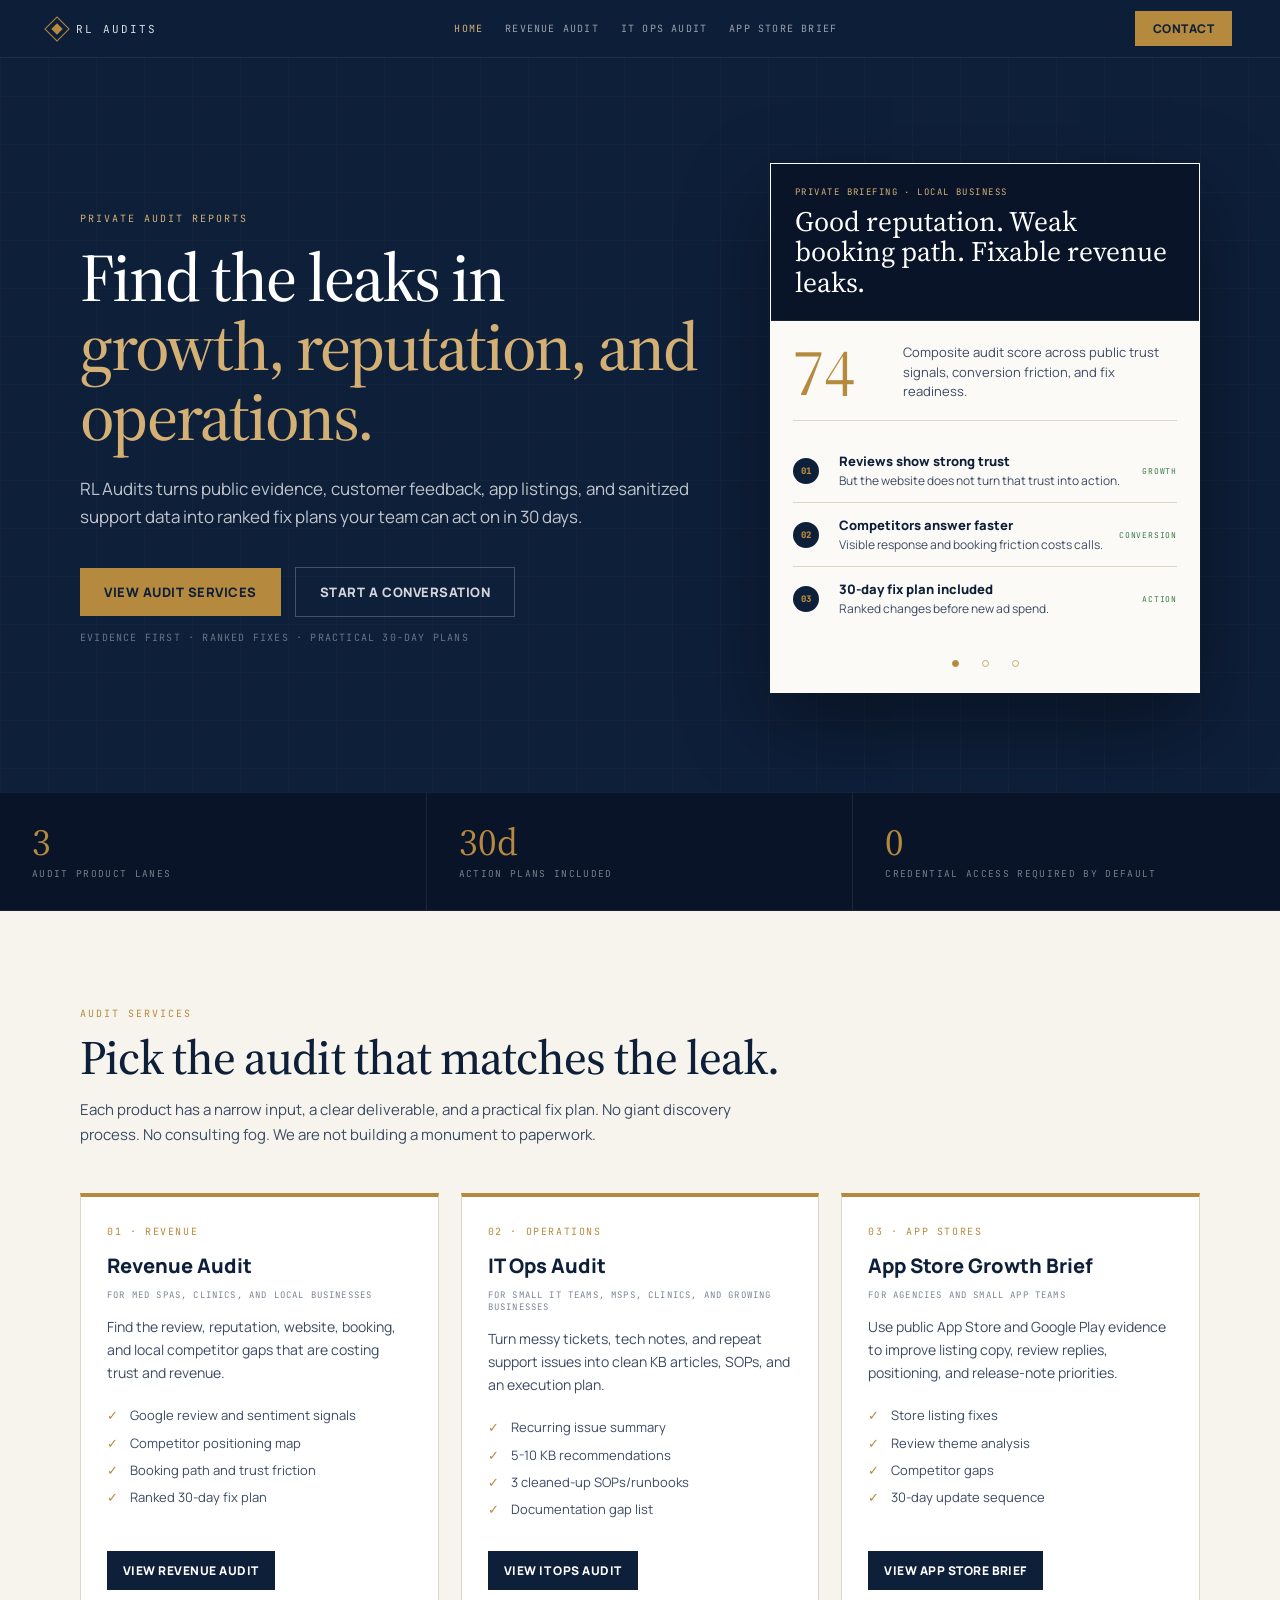
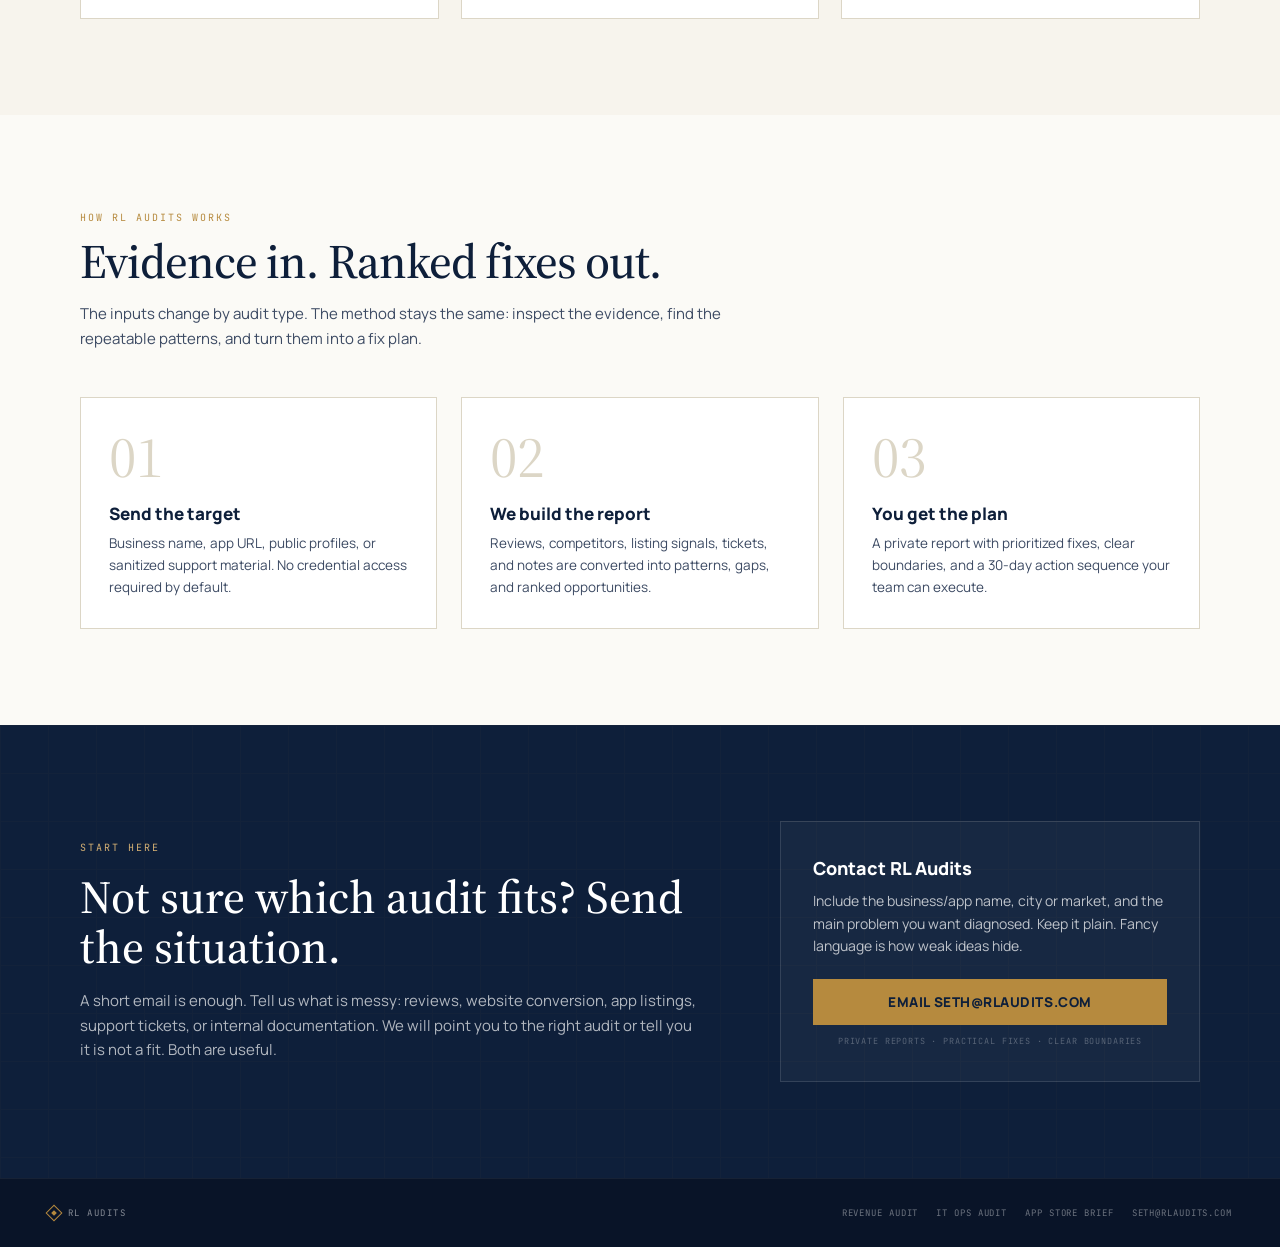
==== index.html @ 71c9f07e "Deploy RL Audits static site" ====
<!DOCTYPE html>
<html lang="en">
<head>
<meta charset="UTF-8">
<meta name="viewport" content="width=device-width, initial-scale=1.0">
<title>RL Audits — Growth, Reputation, and Operations Audits</title>
<meta name="description" content="Private audit reports for growth, reputation, and operations. RL Audits turns evidence into ranked fix plans your team can act on in 30 days.">
<link rel="preconnect" href="https://fonts.googleapis.com">
<link rel="preconnect" href="https://fonts.gstatic.com" crossorigin>
<link href="https://fonts.googleapis.com/css2?family=JetBrains+Mono:wght@400;500;600&family=Manrope:wght@400;500;600;700;800&family=Source+Serif+4:opsz,wght@8..60,400;8..60,500;8..60,600&display=swap" rel="stylesheet">
<style>
  *, *::before, *::after { box-sizing: border-box; margin: 0; padding: 0; }
  :root {
    --navy: #0E1F3A; --navy-deep: #091428;
    --gold: #B68A3E; --gold-soft: #D4B074;
    --paper: #FBFAF6; --cream: #F7F4ED; --rule: #DCD6C6;
    --ink: #0E1F3A; --ink2: #3C4A63; --ink3: #7B8597;
    --good: #3F7A4B; --warn: #A95E2B;
    --sans: "Manrope", -apple-system, sans-serif;
    --serif: "Source Serif 4", Georgia, serif;
    --mono: "JetBrains Mono", monospace;
  }
  html { scroll-behavior: smooth; }
  body { font-family: var(--sans); background: var(--paper); color: var(--ink); }
  a { color: inherit; text-decoration: none; }

  .site-nav {
    position: fixed; top: 0; left: 0; right: 0; z-index: 100;
    background: rgba(14,31,58,.96); backdrop-filter: blur(10px);
    border-bottom: 1px solid rgba(255,255,255,0.08);
    padding: 0 48px; min-height: 58px;
    display: flex; align-items: center; justify-content: space-between; gap: 24px;
  }
  .nav-brand { display: flex; align-items: center; gap: 10px; }
  .nav-gem { width: 18px; height: 18px; border: 1.5px solid var(--gold); transform: rotate(45deg); position: relative; flex-shrink: 0; }
  .nav-gem::after { content: ''; position: absolute; inset: 4px; background: var(--gold); }
  .nav-name { font-family: var(--mono); font-size: 11px; letter-spacing: 0.18em; text-transform: uppercase; color: rgba(255,255,255,0.85); }
  .nav-links { display: flex; align-items: center; gap: 22px; font-family: var(--mono); font-size: 10px; letter-spacing: .12em; text-transform: uppercase; color: rgba(255,255,255,.58); }
  .nav-links a:hover, .nav-links a.active { color: var(--gold-soft); }
  .nav-cta { display: inline-flex; align-items: center; padding: 9px 18px; background: var(--gold); color: var(--navy); font-size: 12px; font-weight: 800; letter-spacing: .04em; text-transform: uppercase; }
  .nav-cta:hover { background: var(--gold-soft); }

  .hero { background: var(--navy); color: #fff; padding: 148px 48px 84px; position: relative; overflow: hidden; min-height: 88vh; display: flex; align-items: center; }
  .hero-texture { position: absolute; inset: 0; pointer-events: none; background-image: linear-gradient(var(--gold) 1px, transparent 1px), linear-gradient(90deg, var(--gold) 1px, transparent 1px); background-size: 48px 48px; opacity: 0.04; }
  .hero-inner { position: relative; max-width: 1120px; margin: 0 auto; width: 100%; display: grid; grid-template-columns: 1fr 430px; gap: 64px; align-items: center; }
  .hero-eyebrow, .sec-eyebrow, .pricing-eyebrow { font-family: var(--mono); font-size: 10px; letter-spacing: 0.2em; text-transform: uppercase; color: var(--gold-soft); margin-bottom: 18px; }
  .hero-h1 { font-family: var(--serif); font-size: clamp(42px, 6vw, 68px); line-height: 1.02; font-weight: 500; letter-spacing: -0.03em; margin-bottom: 24px; max-width: 760px; }
  .hero-h1 em { font-style: normal; color: var(--gold-soft); }
  .hero-sub { font-size: 17px; line-height: 1.65; color: rgba(255,255,255,0.74); margin-bottom: 36px; max-width: 650px; }
  .hero-actions { display: flex; gap: 14px; flex-wrap: wrap; align-items: center; }
  .hero-cta, .hero-cta-secondary { display: inline-flex; align-items: center; padding: 15px 24px; font-size: 13px; font-weight: 800; letter-spacing: 0.04em; text-transform: uppercase; transition: background .15s, transform .15s; }
  .hero-cta { background: var(--gold); color: var(--navy); }
  .hero-cta-secondary { border: 1px solid rgba(255,255,255,.22); color: rgba(255,255,255,.82); }
  .hero-cta:hover, .hero-cta-secondary:hover { transform: translateY(-1px); }
  .hero-cta:hover { background: var(--gold-soft); }
  .hero-cta-note { margin-top: 14px; font-family: var(--mono); font-size: 10px; color: rgba(255,255,255,0.38); letter-spacing: .12em; text-transform: uppercase; }

  .brief-card { background: var(--paper); border: 1px solid rgba(255,255,255,0.12); box-shadow: 0 32px 80px rgba(0,0,0,0.4); overflow: hidden; }
  .brief-head { background: var(--navy-deep); padding: 22px 24px; border-bottom: 1px solid rgba(255,255,255,.08); }
  .brief-label { font-family: var(--mono); font-size: 9px; letter-spacing: .16em; text-transform: uppercase; color: var(--gold-soft); margin-bottom: 8px; }
  .brief-title { font-family: var(--serif); font-size: 28px; line-height: 1.1; color: #fff; }
  .brief-body { padding: 22px; color: var(--ink); }
  .brief-score { display: grid; grid-template-columns: 92px 1fr; gap: 18px; align-items: center; padding-bottom: 18px; border-bottom: 1px solid var(--rule); margin-bottom: 18px; }
  .score-num { font-family: var(--serif); font-size: 66px; color: var(--gold); line-height: .9; }
  .score-copy { font-size: 13px; line-height: 1.5; color: var(--ink2); }
  .finding { display: grid; grid-template-columns: 34px 1fr auto; gap: 12px; align-items: center; padding: 13px 0; border-bottom: 1px solid var(--rule); }
  .finding:last-child { border-bottom: 0; }
  .finding-num { width: 26px; height: 26px; border-radius: 50%; background: var(--navy); color: var(--gold); display: flex; align-items: center; justify-content: center; font-family: var(--mono); font-size: 9px; font-weight: 800; }
  .finding-title { font-weight: 800; font-size: 13px; }
  .finding-sub { font-size: 12px; color: var(--ink2); margin-top: 2px; }
  .finding-tag { font-family: var(--mono); font-size: 8px; letter-spacing: .1em; text-transform: uppercase; color: var(--good); white-space: nowrap; }
  .brief-card { transition: box-shadow .25s ease; }
  .brief-label, .brief-title, .score-num, .score-copy, .finding-title, .finding-sub, .finding-tag { transition: opacity .28s ease; }
  .brief-card.is-changing .brief-label,
  .brief-card.is-changing .brief-title,
  .brief-card.is-changing .score-num,
  .brief-card.is-changing .score-copy,
  .brief-card.is-changing .finding-title,
  .brief-card.is-changing .finding-sub,
  .brief-card.is-changing .finding-tag { opacity: 0; }
  .brief-dots { display: flex; justify-content: center; gap: 8px; padding: 0 0 18px; }
  .brief-dot { width: 22px; height: 22px; border: 0; background: transparent; opacity: .7; cursor: pointer; display: grid; place-items: center; padding: 0; }
  .brief-dot::before { content: ''; width: 7px; height: 7px; border-radius: 999px; border: 1px solid var(--gold); background: transparent; transition: background .28s ease, opacity .28s ease, transform .18s ease; }
  .brief-dot:hover::before, .brief-dot:focus-visible::before { transform: scale(1.25); }
  .brief-dot:focus-visible { outline: 1px solid var(--gold-soft); outline-offset: 2px; }
  .brief-dot.is-active { opacity: 1; }
  .brief-dot.is-active::before { background: var(--gold); }
  @media (prefers-reduced-motion: reduce) { .brief-label, .brief-title, .score-num, .score-copy, .finding-title, .finding-sub, .finding-tag, .brief-dot::before { transition: none; } }

  .stats-strip { background: var(--navy-deep); border-top: 1px solid rgba(255,255,255,.06); border-bottom: 1px solid rgba(255,255,255,.06); display: grid; grid-template-columns: repeat(3,1fr); }
  .stat-cell { padding: 30px 32px; border-right: 1px solid rgba(255,255,255,.08); }
  .stat-cell:last-child { border-right: 0; }
  .stat-val { font-family: var(--serif); font-size: 38px; color: var(--gold); line-height: 1; margin-bottom: 6px; }
  .stat-lbl { font-family: var(--mono); font-size: 9.5px; letter-spacing: .14em; text-transform: uppercase; color: rgba(255,255,255,.45); }

  .section { padding: 96px 48px; }
  .cream { background: var(--cream); }
  .paper { background: var(--paper); }
  .sec-inner { max-width: 1120px; margin: 0 auto; }
  .sec-eyebrow { color: var(--gold); margin-bottom: 12px; }
  .sec-h2 { font-family: var(--serif); font-size: clamp(34px, 4vw, 48px); line-height: 1.08; font-weight: 500; letter-spacing: -.02em; margin-bottom: 14px; }
  .sec-sub { font-size: 15px; color: var(--ink2); line-height: 1.65; max-width: 700px; margin-bottom: 46px; }
  .services-grid { display: grid; grid-template-columns: repeat(3,1fr); gap: 22px; }
  .service-card { background: #fff; border: 1px solid var(--rule); border-top: 4px solid var(--gold); padding: 28px 26px; display: flex; flex-direction: column; min-height: 360px; }
  .service-num { font-family: var(--mono); font-size: 10px; color: var(--gold); letter-spacing: .16em; text-transform: uppercase; margin-bottom: 14px; }
  .service-title { font-size: 20px; font-weight: 800; margin-bottom: 10px; color: var(--ink); }
  .service-for { font-family: var(--mono); font-size: 9px; letter-spacing: .13em; text-transform: uppercase; color: var(--ink3); margin-bottom: 15px; }
  .service-body { font-size: 14px; line-height: 1.62; color: var(--ink2); margin-bottom: 22px; }
  .service-list { list-style: none; margin-bottom: 24px; }
  .service-list li { display: grid; grid-template-columns: 15px 1fr; gap: 8px; font-size: 13px; color: var(--ink2); line-height: 1.4; margin-bottom: 9px; }
  .service-list li span:first-child { color: var(--gold); }
  .service-cta { margin-top: auto; display: inline-flex; width: fit-content; padding: 11px 16px; background: var(--navy); color: #fff; font-size: 12px; font-weight: 800; letter-spacing: .04em; text-transform: uppercase; }
  .service-cta:hover { background: var(--navy-deep); }

  .process-grid { display: grid; grid-template-columns: repeat(3,1fr); gap: 24px; }
  .step-card { background: #fff; border: 1px solid var(--rule); padding: 30px 28px; }
  .step-num { font-family: var(--serif); font-size: 58px; color: var(--rule); line-height: 1; margin-bottom: 16px; }
  .step-title { font-size: 17px; font-weight: 800; margin-bottom: 8px; }
  .step-body { font-size: 13.5px; color: var(--ink2); line-height: 1.6; }

  .pricing-section { padding: 96px 48px; background: var(--navy); color: #fff; position: relative; overflow: hidden; }
  .pricing-texture { position: absolute; inset: 0; background-image: linear-gradient(var(--gold) 1px, transparent 1px), linear-gradient(90deg, var(--gold) 1px, transparent 1px); background-size: 48px 48px; opacity: .03; pointer-events: none; }
  .pricing-inner { position: relative; max-width: 1120px; margin: 0 auto; display: grid; grid-template-columns: 1fr 420px; gap: 64px; align-items: center; }
  .pricing-h2 { font-family: var(--serif); font-size: clamp(34px, 4vw, 46px); line-height: 1.1; font-weight: 500; margin-bottom: 16px; }
  .pricing-sub { font-size: 15px; color: rgba(255,255,255,.68); line-height: 1.65; max-width: 620px; }
  .contact-card { background: rgba(255,255,255,.04); border: 1px solid rgba(255,255,255,.12); padding: 34px 32px; }
  .contact-title { font-size: 18px; font-weight: 800; margin-bottom: 10px; }
  .contact-copy { font-size: 14px; line-height: 1.6; color: rgba(255,255,255,.72); margin-bottom: 22px; }
  .pricing-cta { display: block; text-align: center; padding: 14px 24px; background: var(--gold); color: var(--navy); font-size: 13.5px; font-weight: 800; letter-spacing: .04em; text-transform: uppercase; }
  .pricing-note { font-family: var(--mono); font-size: 8.5px; letter-spacing: .1em; text-transform: uppercase; color: rgba(255,255,255,.28); text-align: center; margin-top: 10px; }

  .site-footer { background: var(--navy-deep); padding: 28px 48px; display: flex; justify-content: space-between; align-items: center; border-top: 1px solid rgba(255,255,255,.06); gap: 24px; }
  .footer-brand { display: flex; align-items: center; gap: 8px; }
  .footer-gem { width: 12px; height: 12px; border: 1px solid var(--gold); transform: rotate(45deg); position: relative; flex-shrink: 0; }
  .footer-gem::after { content: ''; position: absolute; inset: 3px; background: var(--gold); }
  .footer-name { font-family: var(--mono); font-size: 9px; letter-spacing: .16em; text-transform: uppercase; color: rgba(255,255,255,.5); }
  .footer-links { display: flex; align-items: center; gap: 18px; flex-wrap: wrap; justify-content: flex-end; font-family: var(--mono); font-size: 9px; letter-spacing: .1em; text-transform: uppercase; }
  .footer-links a { color: rgba(255,255,255,.4); }
  .footer-links a:hover { color: var(--gold-soft); }

  @media (max-width: 980px) {
    .site-nav { position: static; padding: 16px 24px; flex-direction: column; align-items: flex-start; }
    .nav-links { flex-wrap: wrap; gap: 14px; }
    .hero-inner, .pricing-inner { grid-template-columns: 1fr; }
    .services-grid, .process-grid, .stats-strip { grid-template-columns: 1fr; }
    .brief-card { max-width: 520px; }
    .hero, .section, .pricing-section, .site-footer { padding-left: 24px; padding-right: 24px; }
    .hero { padding-top: 72px; min-height: auto; }
    .site-footer { flex-direction: column; align-items: flex-start; }
  }
</style>
</head>
<body>
<nav class="site-nav">
  <a href="/" class="nav-brand">
    <div class="nav-gem"></div>
    <span class="nav-name">RL Audits</span>
  </a>
  <div class="nav-links">
    <a class="active" href="/">Home</a>
    <a href="/revenue-audit/">Revenue Audit</a>
    <a href="/it-ops-audit/">IT Ops Audit</a>
    <a href="/app-store-growth-brief/">App Store Brief</a>
  </div>
  <a href="/contact/?subject=RL%20Audits%20Inquiry" class="nav-cta">Contact</a>
</nav>

<section class="hero">
  <div class="hero-texture"></div>
  <div class="hero-inner">
    <div>
      <div class="hero-eyebrow">Private audit reports</div>
      <h1 class="hero-h1">Find the leaks in <em>growth, reputation, and operations.</em></h1>
      <p class="hero-sub">RL Audits turns public evidence, customer feedback, app listings, and sanitized support data into ranked fix plans your team can act on in 30 days.</p>
      <div class="hero-actions">
        <a href="#services" class="hero-cta">View audit services</a>
        <a href="/contact/?subject=RL%20Audits%20Inquiry" class="hero-cta-secondary">Start a conversation</a>
      </div>
      <div class="hero-cta-note">Evidence first · Ranked fixes · Practical 30-day plans</div>
    </div>
    <div class="brief-card" id="rotating-brief-card" aria-label="RL Audits rotating sample briefing card">
      <div class="brief-head">
        <div class="brief-label" id="brief-label">Private briefing · Local business</div>
        <div class="brief-title" id="brief-title">Good reputation. Weak booking path. Fixable revenue leaks.</div>
      </div>
      <div class="brief-body">
        <div class="brief-score">
          <div class="score-num" id="brief-score">74</div>
          <div class="score-copy" id="brief-score-copy">Composite audit score across public trust signals, conversion friction, and fix readiness.</div>
        </div>
        <div class="finding">
          <div class="finding-num">01</div>
          <div><div class="finding-title" id="brief-finding-1-title">Reviews show strong trust</div><div class="finding-sub" id="brief-finding-1-sub">But the website does not turn that trust into action.</div></div>
          <div class="finding-tag" id="brief-finding-1-tag">Growth</div>
        </div>
        <div class="finding">
          <div class="finding-num">02</div>
          <div><div class="finding-title" id="brief-finding-2-title">Competitors answer faster</div><div class="finding-sub" id="brief-finding-2-sub">Visible response and booking friction costs calls.</div></div>
          <div class="finding-tag" id="brief-finding-2-tag">Conversion</div>
        </div>
        <div class="finding">
          <div class="finding-num">03</div>
          <div><div class="finding-title" id="brief-finding-3-title">30-day fix plan included</div><div class="finding-sub" id="brief-finding-3-sub">Ranked changes before new ad spend.</div></div>
          <div class="finding-tag" id="brief-finding-3-tag">Action</div>
        </div>
      </div>
      <div class="brief-dots" aria-label="Choose sample briefing">
        <button class="brief-dot is-active" type="button" data-brief-index="0" aria-label="Show local business revenue example" aria-current="true"></button>
        <button class="brief-dot" type="button" data-brief-index="1" aria-label="Show IT operations example" aria-current="false"></button>
        <button class="brief-dot" type="button" data-brief-index="2" aria-label="Show app store growth example" aria-current="false"></button>
      </div>
    </div>
  </div>
</section>

<div class="stats-strip">
  <div class="stat-cell"><div class="stat-val">3</div><div class="stat-lbl">Audit product lanes</div></div>
  <div class="stat-cell"><div class="stat-val">30d</div><div class="stat-lbl">Action plans included</div></div>
  <div class="stat-cell"><div class="stat-val">0</div><div class="stat-lbl">Credential access required by default</div></div>
</div>

<section class="section cream" id="services">
  <div class="sec-inner">
    <div class="sec-eyebrow">Audit services</div>
    <h2 class="sec-h2">Pick the audit that matches the leak.</h2>
    <p class="sec-sub">Each product has a narrow input, a clear deliverable, and a practical fix plan. No giant discovery process. No consulting fog. We are not building a monument to paperwork.</p>
    <div class="services-grid">
      <article class="service-card">
        <div class="service-num">01 · Revenue</div>
        <h3 class="service-title">Revenue Audit</h3>
        <div class="service-for">For med spas, clinics, and local businesses</div>
        <p class="service-body">Find the review, reputation, website, booking, and local competitor gaps that are costing trust and revenue.</p>
        <ul class="service-list">
          <li><span>✓</span><span>Google review and sentiment signals</span></li>
          <li><span>✓</span><span>Competitor positioning map</span></li>
          <li><span>✓</span><span>Booking path and trust friction</span></li>
          <li><span>✓</span><span>Ranked 30-day fix plan</span></li>
        </ul>
        <a class="service-cta" href="/revenue-audit/">View Revenue Audit</a>
      </article>

      <article class="service-card">
        <div class="service-num">02 · Operations</div>
        <h3 class="service-title">IT Ops Audit</h3>
        <div class="service-for">For small IT teams, MSPs, clinics, and growing businesses</div>
        <p class="service-body">Turn messy tickets, tech notes, and repeat support issues into clean KB articles, SOPs, and an execution plan.</p>
        <ul class="service-list">
          <li><span>✓</span><span>Recurring issue summary</span></li>
          <li><span>✓</span><span>5-10 KB recommendations</span></li>
          <li><span>✓</span><span>3 cleaned-up SOPs/runbooks</span></li>
          <li><span>✓</span><span>Documentation gap list</span></li>
        </ul>
        <a class="service-cta" href="/it-ops-audit/">View IT Ops Audit</a>
      </article>

      <article class="service-card">
        <div class="service-num">03 · App stores</div>
        <h3 class="service-title">App Store Growth Brief</h3>
        <div class="service-for">For agencies and small app teams</div>
        <p class="service-body">Use public App Store and Google Play evidence to improve listing copy, review replies, positioning, and release-note priorities.</p>
        <ul class="service-list">
          <li><span>✓</span><span>Store listing fixes</span></li>
          <li><span>✓</span><span>Review theme analysis</span></li>
          <li><span>✓</span><span>Competitor gaps</span></li>
          <li><span>✓</span><span>30-day update sequence</span></li>
        </ul>
        <a class="service-cta" href="/app-store-growth-brief/">View App Store Brief</a>
      </article>
    </div>
  </div>
</section>

<section class="section paper">
  <div class="sec-inner">
    <div class="sec-eyebrow">How RL Audits works</div>
    <h2 class="sec-h2">Evidence in. Ranked fixes out.</h2>
    <p class="sec-sub">The inputs change by audit type. The method stays the same: inspect the evidence, find the repeatable patterns, and turn them into a fix plan.</p>
    <div class="process-grid">
      <div class="step-card"><div class="step-num">01</div><div class="step-title">Send the target</div><div class="step-body">Business name, app URL, public profiles, or sanitized support material. No credential access required by default.</div></div>
      <div class="step-card"><div class="step-num">02</div><div class="step-title">We build the report</div><div class="step-body">Reviews, competitors, listing signals, tickets, and notes are converted into patterns, gaps, and ranked opportunities.</div></div>
      <div class="step-card"><div class="step-num">03</div><div class="step-title">You get the plan</div><div class="step-body">A private report with prioritized fixes, clear boundaries, and a 30-day action sequence your team can execute.</div></div>
    </div>
  </div>
</section>

<section class="pricing-section">
  <div class="pricing-texture"></div>
  <div class="pricing-inner">
    <div>
      <div class="pricing-eyebrow">Start here</div>
      <h2 class="pricing-h2">Not sure which audit fits? Send the situation.</h2>
      <p class="pricing-sub">A short email is enough. Tell us what is messy: reviews, website conversion, app listings, support tickets, or internal documentation. We will point you to the right audit or tell you it is not a fit. Both are useful.</p>
    </div>
    <div class="contact-card">
      <div class="contact-title">Contact RL Audits</div>
      <p class="contact-copy">Include the business/app name, city or market, and the main problem you want diagnosed. Keep it plain. Fancy language is how weak ideas hide.</p>
      <a href="/contact/?subject=RL%20Audits%20Inquiry" class="pricing-cta">Email seth@rlaudits.com</a>
      <div class="pricing-note">Private reports · Practical fixes · Clear boundaries</div>
    </div>
  </div>
</section>

<footer class="site-footer">
  <div class="footer-brand"><div class="footer-gem"></div><span class="footer-name">RL Audits</span></div>
  <div class="footer-links">
    <a href="/revenue-audit/">Revenue Audit</a>
    <a href="/it-ops-audit/">IT Ops Audit</a>
    <a href="/app-store-growth-brief/">App Store Brief</a>
    <a href="/contact/">seth@rlaudits.com</a>
  </div>
</footer>
<script>
(function () {
  const examples = [
    {
      label: 'Private briefing · Local business',
      title: 'Good reputation. Weak booking path. Fixable revenue leaks.',
      score: '74',
      scoreCopy: 'Composite audit score across public trust signals, conversion friction, and fix readiness.',
      findings: [
        ['Reviews show strong trust', 'But the website does not turn that trust into action.', 'Growth'],
        ['Competitors answer faster', 'Visible response and booking friction costs calls.', 'Conversion'],
        ['30-day fix plan included', 'Ranked changes before new ad spend.', 'Action']
      ]
    },
    {
      label: 'Private briefing · IT team',
      title: 'Repeat tickets. Missing runbooks. Cleaner operations ahead.',
      score: '68',
      scoreCopy: 'Composite audit score across repeat issues, documentation gaps, and cleanup priority.',
      findings: [
        ['Repeat issues are visible', 'Technicians are solving the same problems twice.', 'Ops'],
        ['KB gaps slow resolution', 'Documentation needs owner, steps, and verification.', 'Docs'],
        ['First fixes are obvious', 'Start with the highest-repeat workflows.', 'Action']
      ]
    },
    {
      label: 'Private briefing · App listing',
      title: 'Strong product. Weak store page. Better screenshots and proof.',
      score: '71',
      scoreCopy: 'Composite audit score across listing clarity, review friction, and public proof.',
      findings: [
        ['Screenshots bury the value', 'Users need the promise faster.', 'Listing'],
        ['Reviews reveal objections', 'Common complaints are not answered in the page.', 'Trust'],
        ['Fix order included', 'Copy, visuals, proof, then experiments.', 'Action']
      ]
    }
  ];

  const card = document.getElementById('rotating-brief-card');
  if (!card) return;

  const reduceMotion = window.matchMedia('(prefers-reduced-motion: reduce)').matches;

  const fields = {
    label: document.getElementById('brief-label'),
    title: document.getElementById('brief-title'),
    score: document.getElementById('brief-score'),
    scoreCopy: document.getElementById('brief-score-copy'),
    dots: Array.from(document.querySelectorAll('.brief-dot'))
  };
  const findingFields = [1, 2, 3].map((n) => ({
    title: document.getElementById(`brief-finding-${n}-title`),
    sub: document.getElementById(`brief-finding-${n}-sub`),
    tag: document.getElementById(`brief-finding-${n}-tag`)
  }));

  let index = 0;
  let paused = false;

  function applyExample(nextIndex) {
    const example = examples[nextIndex];
    fields.label.textContent = example.label;
    fields.title.textContent = example.title;
    fields.score.textContent = example.score;
    fields.scoreCopy.textContent = example.scoreCopy;
    example.findings.forEach((finding, i) => {
      findingFields[i].title.textContent = finding[0];
      findingFields[i].sub.textContent = finding[1];
      findingFields[i].tag.textContent = finding[2];
    });
    fields.dots.forEach((dot, i) => {
      const active = i === nextIndex;
      dot.classList.toggle('is-active', active);
      dot.setAttribute('aria-current', active ? 'true' : 'false');
    });
  }

  function render(nextIndex, instant) {
    if (nextIndex === index && !instant) return;
    index = nextIndex;
    if (instant || reduceMotion) {
      applyExample(nextIndex);
      return;
    }
    card.classList.add('is-changing');
    window.setTimeout(() => {
      applyExample(nextIndex);
      window.requestAnimationFrame(() => card.classList.remove('is-changing'));
    }, 285);
  }

  card.addEventListener('mouseenter', () => { paused = true; });
  card.addEventListener('mouseleave', () => { paused = false; });
  card.addEventListener('focusin', () => { paused = true; });
  card.addEventListener('focusout', () => { paused = false; });

  fields.dots.forEach((dot) => {
    dot.addEventListener('click', () => {
      const nextIndex = Number(dot.dataset.briefIndex);
      if (Number.isNaN(nextIndex)) return;
      paused = true;
      render(nextIndex);
    });
  });

  window.setInterval(() => {
    if (paused || document.hidden) return;
    render((index + 1) % examples.length);
  }, 6200);
}());
</script>
</body>
</html>
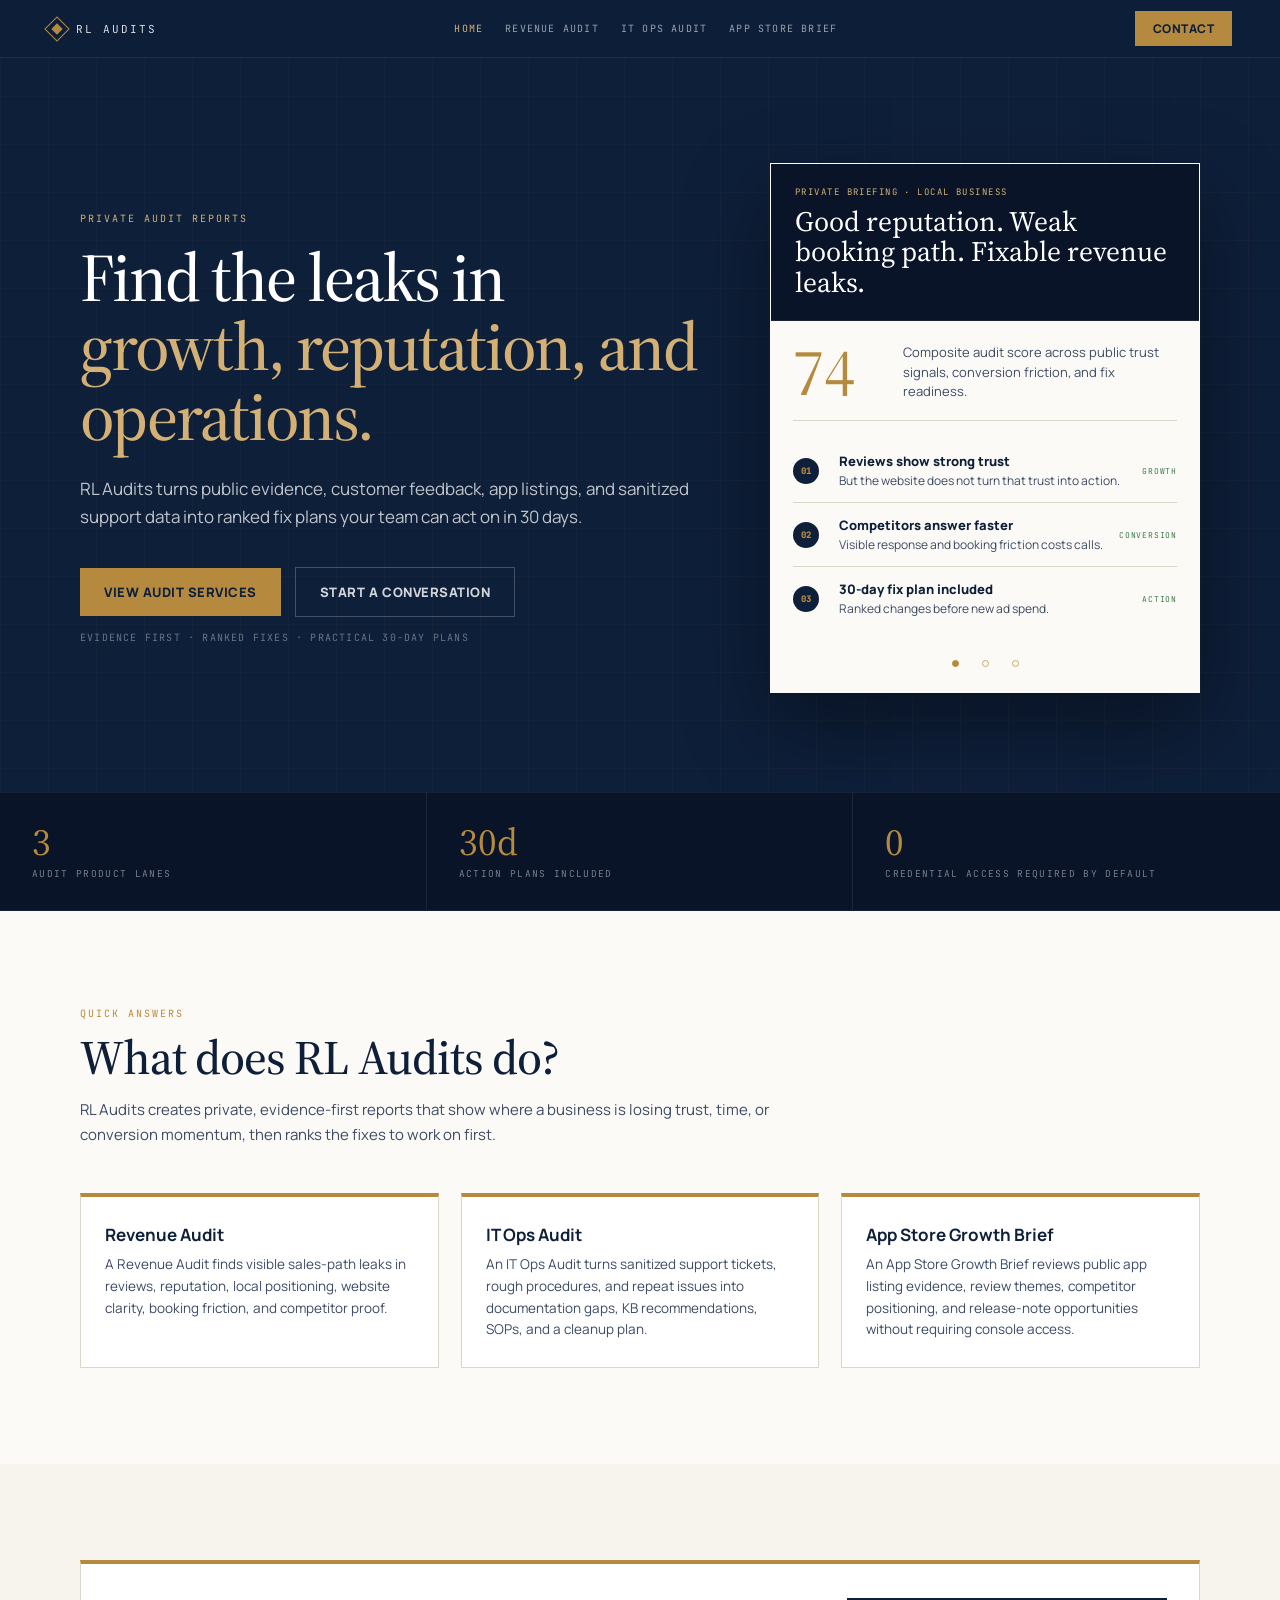
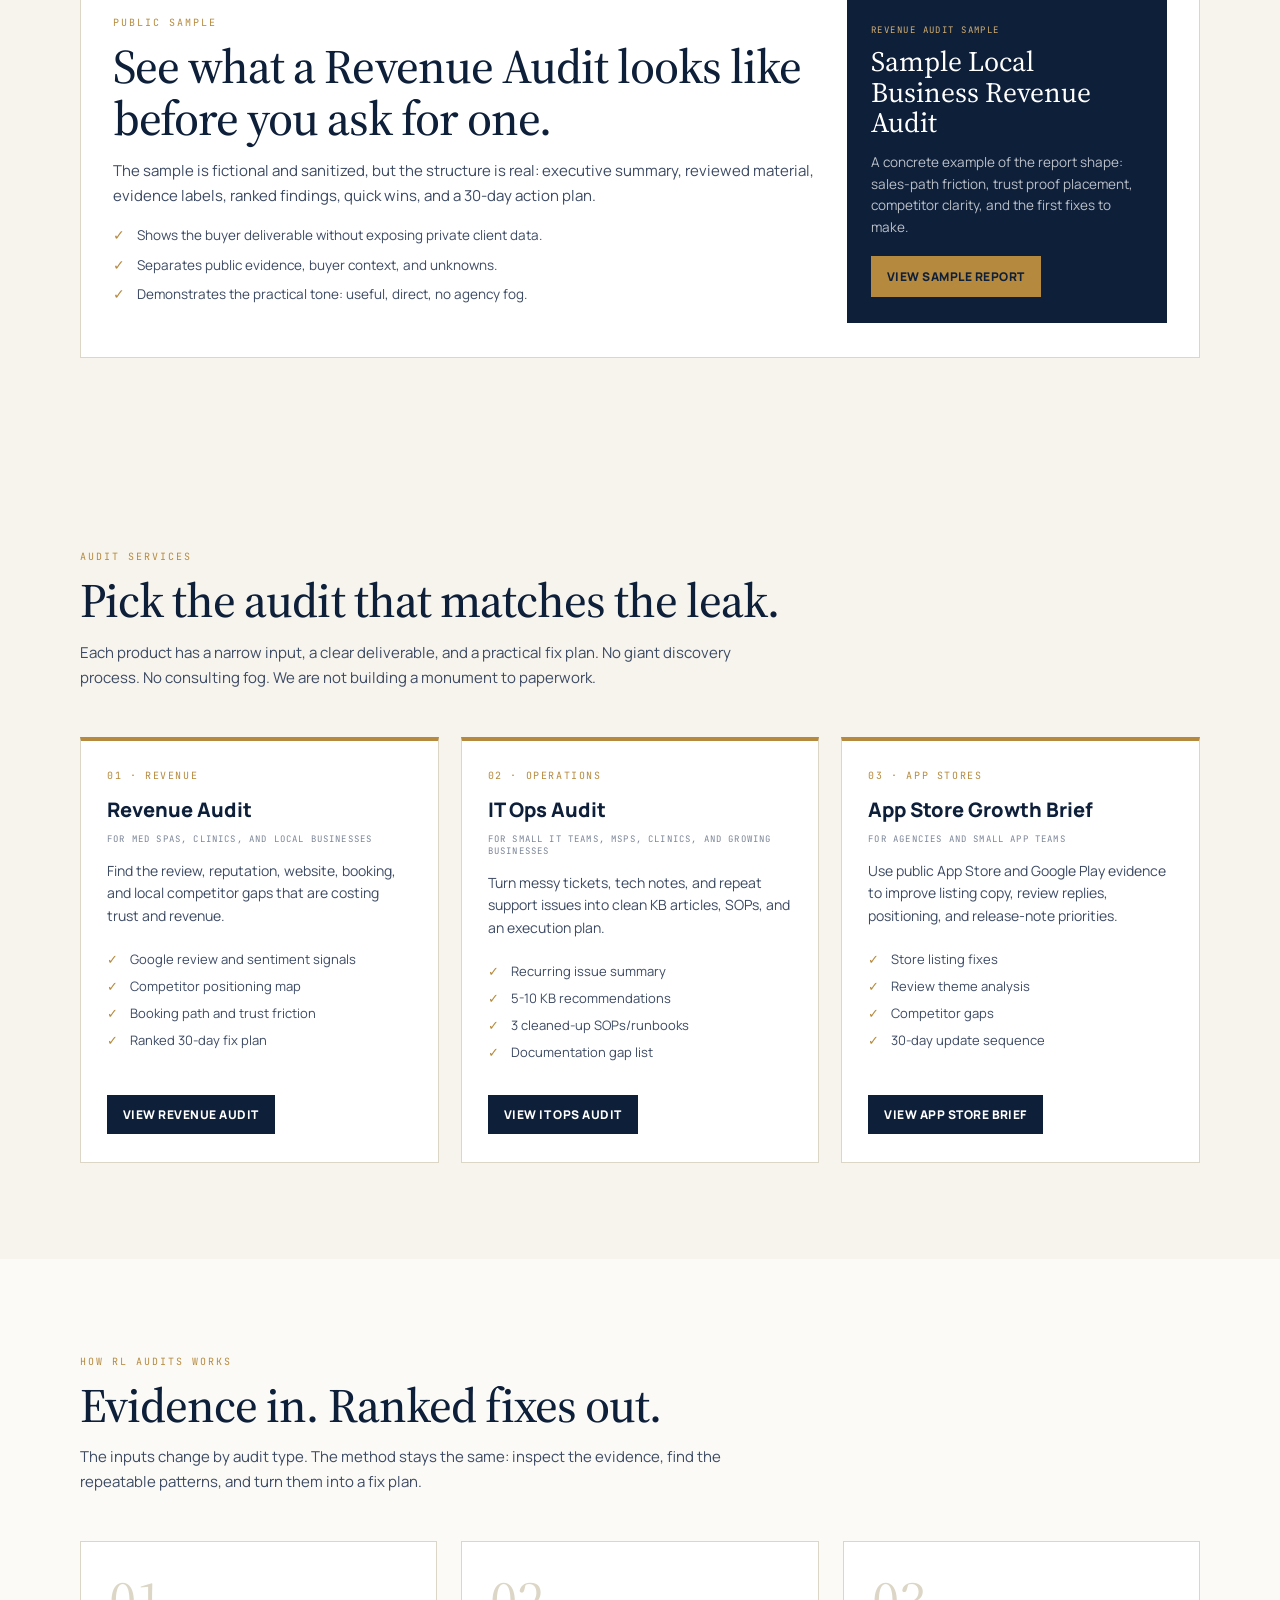
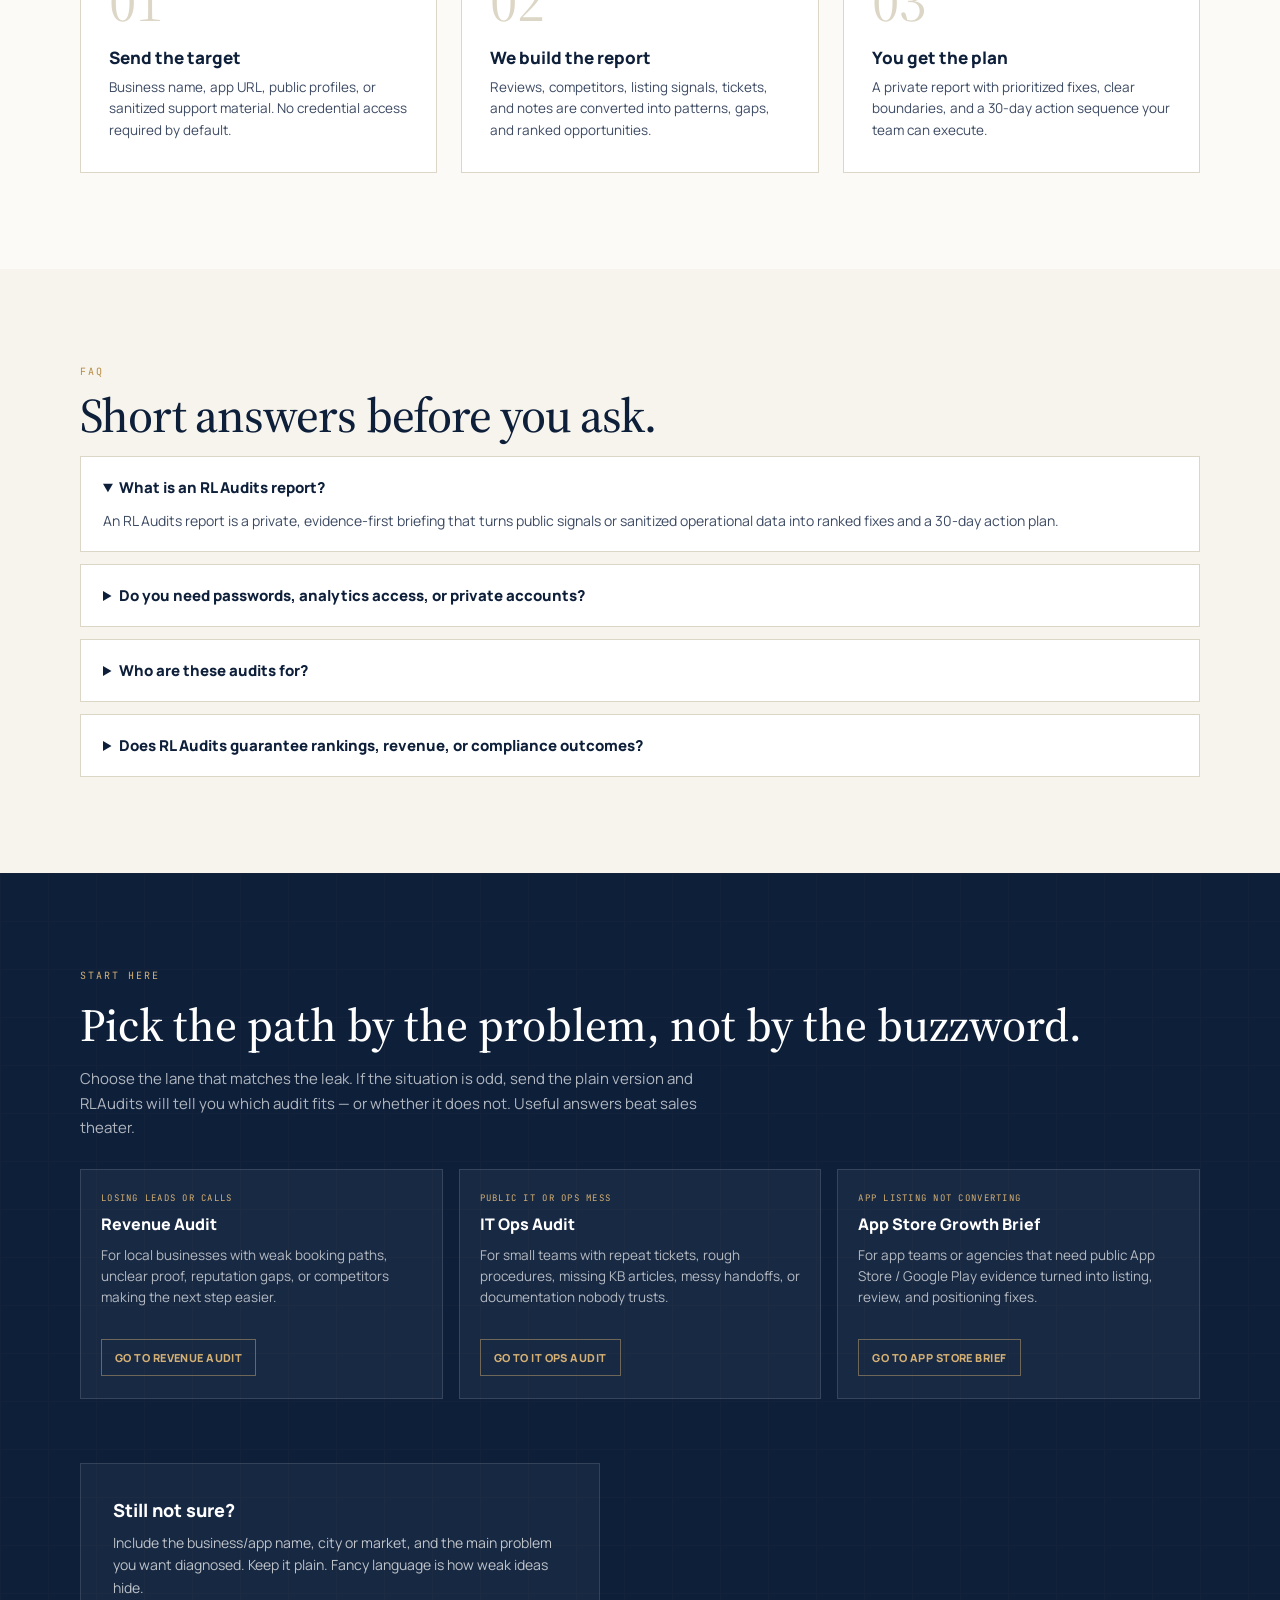
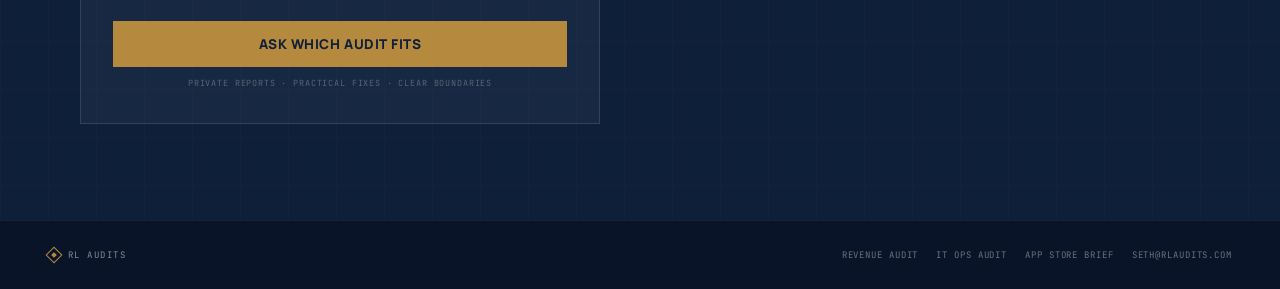
==== commit d8774924: "chore: update public site pages and assets Update RL Audits static site pages, sample routes, SEO fi" ====
--- a/index.html
+++ b/index.html
@@ -5,6 +5,14 @@
 <meta name="viewport" content="width=device-width, initial-scale=1.0">
 <title>RL Audits — Growth, Reputation, and Operations Audits</title>
 <meta name="description" content="Private audit reports for growth, reputation, and operations. RL Audits turns evidence into ranked fix plans your team can act on in 30 days.">
+<link rel="canonical" href="https://rlaudits.com/">
+<meta property="og:type" content="website">
+<meta property="og:title" content="RL Audits — Growth, Reputation, and Operations Audits">
+<meta property="og:description" content="Private audit reports for growth, reputation, and operations. RL Audits turns evidence into ranked fix plans your team can act on in 30 days.">
+<meta property="og:url" content="https://rlaudits.com/">
+<meta name="twitter:card" content="summary">
+<meta name="twitter:title" content="RL Audits — Growth, Reputation, and Operations Audits">
+<meta name="twitter:description" content="Private audit reports for growth, reputation, and operations. RL Audits turns evidence into ranked fix plans your team can act on in 30 days.">
 <link rel="preconnect" href="https://fonts.googleapis.com">
 <link rel="preconnect" href="https://fonts.gstatic.com" crossorigin>
 <link href="https://fonts.googleapis.com/css2?family=JetBrains+Mono:wght@400;500;600&family=Manrope:wght@400;500;600;700;800&family=Source+Serif+4:opsz,wght@8..60,400;8..60,500;8..60,600&display=swap" rel="stylesheet">
@@ -112,6 +120,17 @@
   .service-cta { margin-top: auto; display: inline-flex; width: fit-content; padding: 11px 16px; background: var(--navy); color: #fff; font-size: 12px; font-weight: 800; letter-spacing: .04em; text-transform: uppercase; }
   .service-cta:hover { background: var(--navy-deep); }
 
+  .proof-panel { background: #fff; border: 1px solid var(--rule); border-top: 4px solid var(--gold); display: grid; grid-template-columns: 1fr 320px; gap: 28px; align-items: center; padding: 34px 32px; }
+  .proof-copy p { color: var(--ink2); font-size: 15px; line-height: 1.65; margin-top: 8px; }
+  .proof-points { list-style: none; display: grid; gap: 10px; margin-top: 18px; }
+  .proof-points li { display: grid; grid-template-columns: 16px 1fr; gap: 8px; color: var(--ink2); font-size: 13.5px; line-height: 1.45; }
+  .proof-points li span:first-child { color: var(--gold); }
+  .proof-box { background: var(--navy); color: #fff; padding: 26px 24px; }
+  .proof-box-label { font-family: var(--mono); font-size: 9px; letter-spacing: .16em; text-transform: uppercase; color: var(--gold-soft); margin-bottom: 10px; }
+  .proof-box-title { font-family: var(--serif); font-size: 28px; line-height: 1.1; margin-bottom: 14px; }
+  .proof-box p { color: rgba(255,255,255,.72); font-size: 13.5px; line-height: 1.6; margin-bottom: 18px; }
+  .proof-cta { display: inline-flex; padding: 12px 16px; background: var(--gold); color: var(--navy); font-size: 12px; font-weight: 800; letter-spacing: .04em; text-transform: uppercase; }
+
   .process-grid { display: grid; grid-template-columns: repeat(3,1fr); gap: 24px; }
   .step-card { background: #fff; border: 1px solid var(--rule); padding: 30px 28px; }
   .step-num { font-family: var(--serif); font-size: 58px; color: var(--rule); line-height: 1; margin-bottom: 16px; }
@@ -121,11 +140,20 @@
   .pricing-section { padding: 96px 48px; background: var(--navy); color: #fff; position: relative; overflow: hidden; }
   .pricing-texture { position: absolute; inset: 0; background-image: linear-gradient(var(--gold) 1px, transparent 1px), linear-gradient(90deg, var(--gold) 1px, transparent 1px); background-size: 48px 48px; opacity: .03; pointer-events: none; }
   .pricing-inner { position: relative; max-width: 1120px; margin: 0 auto; display: grid; grid-template-columns: 1fr 420px; gap: 64px; align-items: center; }
+  #start-here .pricing-inner { grid-template-columns: 1fr; }
+  #start-here .contact-card { max-width: 520px; }
   .pricing-h2 { font-family: var(--serif); font-size: clamp(34px, 4vw, 46px); line-height: 1.1; font-weight: 500; margin-bottom: 16px; }
   .pricing-sub { font-size: 15px; color: rgba(255,255,255,.68); line-height: 1.65; max-width: 620px; }
   .contact-card { background: rgba(255,255,255,.04); border: 1px solid rgba(255,255,255,.12); padding: 34px 32px; }
   .contact-title { font-size: 18px; font-weight: 800; margin-bottom: 10px; }
   .contact-copy { font-size: 14px; line-height: 1.6; color: rgba(255,255,255,.72); margin-bottom: 22px; }
+  .route-grid { display: grid; grid-template-columns: repeat(3,1fr); gap: 16px; margin-top: 28px; }
+  .route-card { background: rgba(255,255,255,.045); border: 1px solid rgba(255,255,255,.13); padding: 22px 20px; display: flex; flex-direction: column; min-height: 230px; }
+  .route-label { font-family: var(--mono); font-size: 9px; color: var(--gold-soft); letter-spacing: .14em; text-transform: uppercase; margin-bottom: 10px; }
+  .route-title { color: #fff; font-size: 16px; font-weight: 800; line-height: 1.3; margin-bottom: 10px; }
+  .route-copy { color: rgba(255,255,255,.68); font-size: 13.5px; line-height: 1.55; margin-bottom: 18px; }
+  .route-link { margin-top: auto; display: inline-flex; width: fit-content; padding: 10px 13px; border: 1px solid rgba(212,176,116,.45); color: var(--gold-soft); font-size: 11px; font-weight: 800; letter-spacing: .04em; text-transform: uppercase; }
+  .route-link:hover { background: rgba(212,176,116,.12); }
   .pricing-cta { display: block; text-align: center; padding: 14px 24px; background: var(--gold); color: var(--navy); font-size: 13.5px; font-weight: 800; letter-spacing: .04em; text-transform: uppercase; }
   .pricing-note { font-family: var(--mono); font-size: 8.5px; letter-spacing: .1em; text-transform: uppercase; color: rgba(255,255,255,.28); text-align: center; margin-top: 10px; }
 
@@ -138,19 +166,108 @@
   .footer-links a { color: rgba(255,255,255,.4); }
   .footer-links a:hover { color: var(--gold-soft); }
 
+
+  .answer-grid { display: grid; grid-template-columns: repeat(3,1fr); gap: 22px; }
+  .answer-card { background: #fff; border: 1px solid var(--rule); border-top: 4px solid var(--gold); padding: 26px 24px; }
+  .answer-card h3 { font-size: 17px; margin-bottom: 8px; }
+  .answer-card p { font-size: 13.5px; color: var(--ink2); line-height: 1.6; }
+  .faq { display: grid; gap: 12px; }
+  details { background: #fff; border: 1px solid var(--rule); padding: 20px 22px; }
+  summary { cursor: pointer; font-weight: 800; font-size: 15px; }
+  details p { margin-top: 12px; color: var(--ink2); line-height: 1.55; font-size: 14px; }
+
   @media (max-width: 980px) {
     .site-nav { position: static; padding: 16px 24px; flex-direction: column; align-items: flex-start; }
     .nav-links { flex-wrap: wrap; gap: 14px; }
-    .hero-inner, .pricing-inner { grid-template-columns: 1fr; }
-    .services-grid, .process-grid, .stats-strip { grid-template-columns: 1fr; }
+    .hero-inner, .pricing-inner, .proof-panel { grid-template-columns: 1fr; }
+    .services-grid, .process-grid, .stats-strip, .answer-grid, .route-grid { grid-template-columns: 1fr; }
     .brief-card { max-width: 520px; }
     .hero, .section, .pricing-section, .site-footer { padding-left: 24px; padding-right: 24px; }
     .hero { padding-top: 72px; min-height: auto; }
     .site-footer { flex-direction: column; align-items: flex-start; }
   }
 </style>
+<script type="application/ld+json">
+{
+  "@context": "https://schema.org",
+  "@graph": [
+    {
+      "@type": [
+        "Organization",
+        "ProfessionalService"
+      ],
+      "@id": "https://rlaudits.com/#organization",
+      "name": "RL Audits",
+      "url": "https://rlaudits.com/",
+      "email": "seth@rlaudits.com",
+      "areaServed": [
+        "Chattanooga, TN",
+        "United States"
+      ],
+      "description": "RL Audits creates private, evidence-first audit reports for revenue leaks, IT operations cleanup, and app store growth briefs.",
+      "sameAs": []
+    },
+    {
+      "@type": "WebSite",
+      "@id": "https://rlaudits.com/#website",
+      "name": "RL Audits",
+      "url": "https://rlaudits.com/"
+    },
+    {
+      "@type": "BreadcrumbList",
+      "@id": "https://rlaudits.com/#breadcrumb",
+      "itemListElement": [
+        {
+          "@type": "ListItem",
+          "position": 1,
+          "name": "Home",
+          "item": "https://rlaudits.com/"
+        }
+      ]
+    },
+    {
+      "@type": "FAQPage",
+      "@id": "https://rlaudits.com/#faq",
+      "mainEntity": [
+        {
+          "@type": "Question",
+          "name": "What is an RL Audits report?",
+          "acceptedAnswer": {
+            "@type": "Answer",
+            "text": "An RL Audits report is a private, evidence-first briefing that turns public signals or sanitized operational data into ranked fixes and a 30-day action plan."
+          }
+        },
+        {
+          "@type": "Question",
+          "name": "Do you need passwords, analytics access, or private accounts?",
+          "acceptedAnswer": {
+            "@type": "Answer",
+            "text": "No by default. Standard audits use public evidence or sanitized material. If deeper access is ever useful, RLAudits discusses a safer process separately."
+          }
+        },
+        {
+          "@type": "Question",
+          "name": "Who are these audits for?",
+          "acceptedAnswer": {
+            "@type": "Answer",
+            "text": "They are for small local businesses, small IT teams, MSPs, clinics, agencies, and small app teams that need specific fixes instead of vague consulting advice."
+          }
+        },
+        {
+          "@type": "Question",
+          "name": "Does RL Audits guarantee rankings, revenue, or compliance outcomes?",
+          "acceptedAnswer": {
+            "@type": "Answer",
+            "text": "No. The work identifies evidence-backed issues and practical next steps. Rankings, revenue, ratings, legal compliance, and security outcomes are not guaranteed."
+          }
+        }
+      ]
+    }
+  ]
+}
+</script>
 </head>
-<body>
+<body data-track-service="Home">
 <nav class="site-nav">
   <a href="/" class="nav-brand">
     <div class="nav-gem"></div>
@@ -219,6 +336,42 @@
   <div class="stat-cell"><div class="stat-val">0</div><div class="stat-lbl">Credential access required by default</div></div>
 </div>
 
+<section class="section paper" id="answers">
+  <div class="sec-inner">
+    <div class="sec-eyebrow">Quick answers</div>
+    <h2 class="sec-h2">What does RL Audits do?</h2>
+    <p class="sec-sub">RL Audits creates private, evidence-first reports that show where a business is losing trust, time, or conversion momentum, then ranks the fixes to work on first.</p>
+    <div class="answer-grid">
+      <article class="answer-card"><h3>Revenue Audit</h3><p>A Revenue Audit finds visible sales-path leaks in reviews, reputation, local positioning, website clarity, booking friction, and competitor proof.</p></article>
+      <article class="answer-card"><h3>IT Ops Audit</h3><p>An IT Ops Audit turns sanitized support tickets, rough procedures, and repeat issues into documentation gaps, KB recommendations, SOPs, and a cleanup plan.</p></article>
+      <article class="answer-card"><h3>App Store Growth Brief</h3><p>An App Store Growth Brief reviews public app listing evidence, review themes, competitor positioning, and release-note opportunities without requiring console access.</p></article>
+    </div>
+  </div>
+</section>
+
+<section class="section cream" id="sample-proof">
+  <div class="sec-inner">
+    <div class="proof-panel">
+      <div class="proof-copy">
+        <div class="sec-eyebrow">Public sample</div>
+        <h2 class="sec-h2">See what a Revenue Audit looks like before you ask for one.</h2>
+        <p>The sample is fictional and sanitized, but the structure is real: executive summary, reviewed material, evidence labels, ranked findings, quick wins, and a 30-day action plan.</p>
+        <ul class="proof-points">
+          <li><span>✓</span><span>Shows the buyer deliverable without exposing private client data.</span></li>
+          <li><span>✓</span><span>Separates public evidence, buyer context, and unknowns.</span></li>
+          <li><span>✓</span><span>Demonstrates the practical tone: useful, direct, no agency fog.</span></li>
+        </ul>
+      </div>
+      <aside class="proof-box" aria-label="Revenue Audit sample report">
+        <div class="proof-box-label">Revenue Audit sample</div>
+        <div class="proof-box-title">Sample Local Business Revenue Audit</div>
+        <p>A concrete example of the report shape: sales-path friction, trust proof placement, competitor clarity, and the first fixes to make.</p>
+        <a class="proof-cta" href="/revenue-audit/sample.html">View sample report</a>
+      </aside>
+    </div>
+  </div>
+</section>
+
 <section class="section cream" id="services">
   <div class="sec-inner">
     <div class="sec-eyebrow">Audit services</div>
@@ -283,18 +436,51 @@
   </div>
 </section>
 
-<section class="pricing-section">
+<section class="section cream" id="faq">
+  <div class="sec-inner">
+    <div class="sec-eyebrow">FAQ</div>
+    <h2 class="sec-h2">Short answers before you ask.</h2>
+    <div class="faq">
+      <details open><summary>What is an RL Audits report?</summary><p>An RL Audits report is a private, evidence-first briefing that turns public signals or sanitized operational data into ranked fixes and a 30-day action plan.</p></details>
+      <details><summary>Do you need passwords, analytics access, or private accounts?</summary><p>No by default. Standard audits use public evidence or sanitized material. If deeper access is ever useful, RLAudits discusses a safer process separately.</p></details>
+      <details><summary>Who are these audits for?</summary><p>They are for small local businesses, small IT teams, MSPs, clinics, agencies, and small app teams that need specific fixes instead of vague consulting advice.</p></details>
+      <details><summary>Does RL Audits guarantee rankings, revenue, or compliance outcomes?</summary><p>No. The work identifies evidence-backed issues and practical next steps. Rankings, revenue, ratings, legal compliance, and security outcomes are not guaranteed.</p></details>
+    </div>
+  </div>
+</section>
+
+<section class="pricing-section" id="start-here">
   <div class="pricing-texture"></div>
   <div class="pricing-inner">
     <div>
       <div class="pricing-eyebrow">Start here</div>
-      <h2 class="pricing-h2">Not sure which audit fits? Send the situation.</h2>
-      <p class="pricing-sub">A short email is enough. Tell us what is messy: reviews, website conversion, app listings, support tickets, or internal documentation. We will point you to the right audit or tell you it is not a fit. Both are useful.</p>
+      <h2 class="pricing-h2">Pick the path by the problem, not by the buzzword.</h2>
+      <p class="pricing-sub">Choose the lane that matches the leak. If the situation is odd, send the plain version and RLAudits will tell you which audit fits — or whether it does not. Useful answers beat sales theater.</p>
+      <div class="route-grid" aria-label="Choose the right RLAudits service">
+        <article class="route-card">
+          <div class="route-label">Losing leads or calls</div>
+          <h3 class="route-title">Revenue Audit</h3>
+          <p class="route-copy">For local businesses with weak booking paths, unclear proof, reputation gaps, or competitors making the next step easier.</p>
+          <a class="route-link" href="/revenue-audit/">Go to Revenue Audit</a>
+        </article>
+        <article class="route-card">
+          <div class="route-label">Public IT or ops mess</div>
+          <h3 class="route-title">IT Ops Audit</h3>
+          <p class="route-copy">For small teams with repeat tickets, rough procedures, missing KB articles, messy handoffs, or documentation nobody trusts.</p>
+          <a class="route-link" href="/it-ops-audit/">Go to IT Ops Audit</a>
+        </article>
+        <article class="route-card">
+          <div class="route-label">App listing not converting</div>
+          <h3 class="route-title">App Store Growth Brief</h3>
+          <p class="route-copy">For app teams or agencies that need public App Store / Google Play evidence turned into listing, review, and positioning fixes.</p>
+          <a class="route-link" href="/app-store-growth-brief/">Go to App Store Brief</a>
+        </article>
+      </div>
     </div>
     <div class="contact-card">
-      <div class="contact-title">Contact RL Audits</div>
+      <div class="contact-title">Still not sure?</div>
       <p class="contact-copy">Include the business/app name, city or market, and the main problem you want diagnosed. Keep it plain. Fancy language is how weak ideas hide.</p>
-      <a href="/contact/?subject=RL%20Audits%20Inquiry" class="pricing-cta">Email seth@rlaudits.com</a>
+      <a href="/contact/?subject=RL%20Audits%20Inquiry" class="pricing-cta">Ask which audit fits</a>
       <div class="pricing-note">Private reports · Practical fixes · Clear boundaries</div>
     </div>
   </div>
@@ -420,5 +606,6 @@
   }, 6200);
 }());
 </script>
+<script defer src="/assets/rlaudits-tracking.js"></script>
 </body>
 </html>
